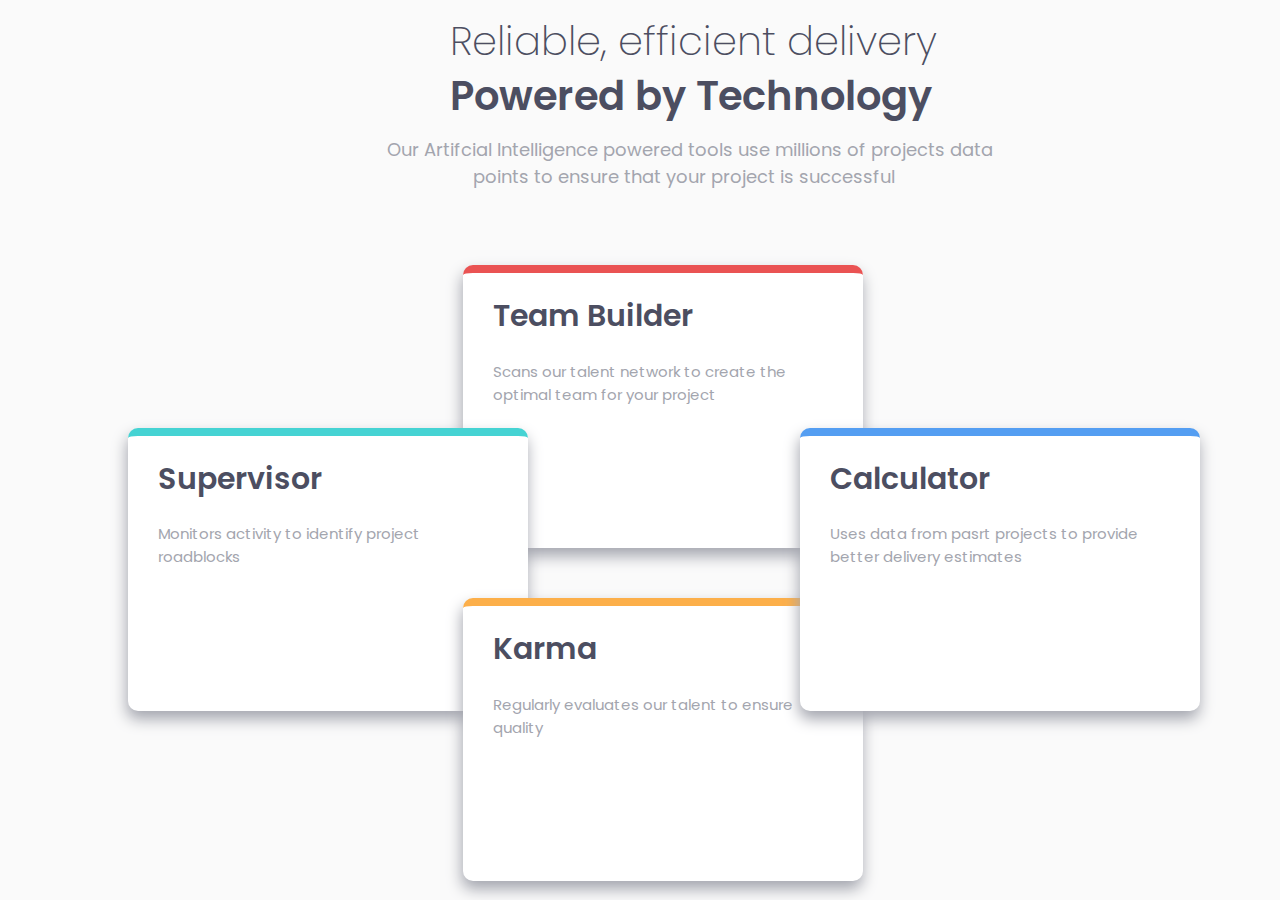
==== index.html @ a55d3579 "Add files via upload" ====
<!DOCTYPE html>
<html>
    <head>

        <link rel="stylesheet" href="style.css">
        <link href="https://fonts.googleapis.com/css?family=Poppins:200,400,600&display=swap" rel="stylesheet">
    </head>
    <body>
        <div class="main">
            <h1 style="font-weight: 200;">Reliable, efficient delivery</h1>
            <h1 style="font-weight: 600;">Powered by Technology</h1>
            <p>Our Artifcial Intelligence powered tools use millions of projects data <br> &emsp;&emsp;&emsp;&emsp;&ensp; points to ensure that your project is successful</p>
        </div>

        <div class="box red">
            <h1>Team Builder</h1>
            <p>Scans our talent network to create the <br> optimal team for your project</p>
            <img src="../images/icon-team-builder.svg" alt="">
        </div>

        <div class="box cyan">
            <h1>Supervisor</h1>
            <p>Monitors activity to identify project <br> roadblocks</p>
            <img src="../images/icon-supervisor.svg" alt="">
        </div>

        <div class="box yellow">
            <h1>Karma</h1>
            <p>Regularly evaluates our talent to ensure <br> quality</p>
            <img src="../images/icon-karma.svg" alt="">
        </div>

        <div class="box blue">
            <h1>Calculator</h1>
            <p>Uses data from pasrt projects to provide <br> better delivery estimates</p>
            <img src="../images/icon-calculator.svg" alt="">
        </div>
    </body>
</html>
---- style.css ----
body{
    font-family: 'Poppins', sans-serif;
    font-size: 15px;
    background-color: hsl(0, 0%, 98%);
}

.main{
    color:  hsl(234, 12%, 34%);
}

.main h1{
    position: relative;
    left: 35%;
    font-size: 40px;
    line-height: 70%;
    width: fit-content;
}

.main p{
    margin-top: 10px;
    position: relative;
    left: 30%;
    width: fit-content;
    color: hsl(229, 6%, 66%);
    font-size: 18px;
}

.box{
    position: relative;
    background-color: white;
    width: 400px;
    height: 275px;
    border-radius: 10px;
    box-shadow: -1px 8px 15px hsl(229, 6%, 66%);
}

.box h1{
    font-weight: 600;
    color: hsl(234, 12%, 34%);
    margin-left: 30px;
}

.box p{
    font-weight: 400;
    color: hsl(229, 6%, 66%);
    margin-left: 30px;
}

.box img{
    position: relative;
    left: 70%;
    top: 30px;
}

.box.red{
    border-top: 8px solid hsl(0, 78%, 62%);
    left: 36%;
    margin-top: 75px;
}

.box.cyan{
    position: absolute;
    border-top: 8px solid hsl(180, 62%, 55%);
    top: 47.5%;
    left: 10%;
}

.box.yellow{
    border-top: 8px solid hsl(34, 97%, 64%);
    left: 36%;
    margin-top: 50px;
}

.box.blue{
    position: absolute;
    border-top: 8px solid hsl(212, 86%, 64%);
    top: 47.5%;
    left: 62.5%;
}
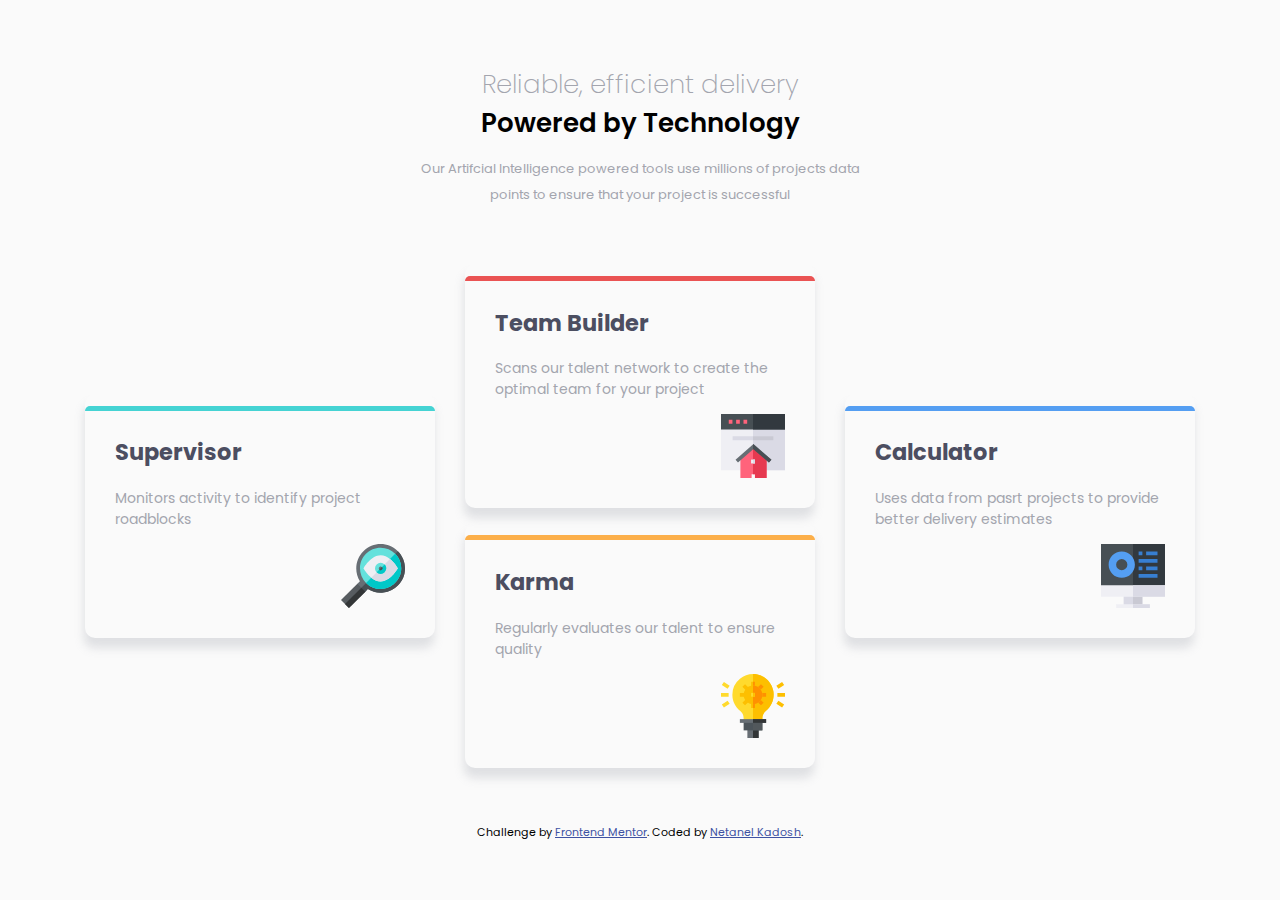
==== commit bdd6686b: "Add files via upload" ====
--- a/index.html
+++ b/index.html
@@ -1,39 +1,52 @@
 <!DOCTYPE html>
 <html>
     <head>
+        <title>Four card feature</title>
+        <meta name="viewport" content="width=device-width, initial-scale=1.0">
 
         <link rel="stylesheet" href="style.css">
         <link href="https://fonts.googleapis.com/css?family=Poppins:200,400,600&display=swap" rel="stylesheet">
     </head>
     <body>
+        
         <div class="main">
             <h1 style="font-weight: 200;">Reliable, efficient delivery</h1>
             <h1 style="font-weight: 600;">Powered by Technology</h1>
-            <p>Our Artifcial Intelligence powered tools use millions of projects data <br> &emsp;&emsp;&emsp;&emsp;&ensp; points to ensure that your project is successful</p>
+            <p>Our Artifcial Intelligence powered tools use millions of projects data points to ensure that your project is successful</p>
+        </div>
+        <div class="container">
+            <div class="box cyan">
+                <h2>Supervisor</h2>
+                <p>Monitors activity to identify project roadblocks</p>
+                <img src="images/icon-supervisor.svg" alt="">
+            </div>
+            <div class="middle">
+                
+                <div class="box red">
+                    <h2>Team Builder</h2>
+                    <p>Scans our talent network to create the optimal team for your project</p>
+                    <img src="images/icon-team-builder.svg" alt="">
+                </div>
+        
+                <div class="box yellow">
+                    <h2>Karma</h2>
+                    <p>Regularly evaluates our talent to ensure quality</p>
+                    <img src="images/icon-karma.svg" alt="">
+                </div>
+            </div>
+    
+            <div class="box blue">
+                <h2>Calculator</h2>
+                <p>Uses data from pasrt projects to provide better delivery estimates</p>
+                <img src="images/icon-calculator.svg" alt="">
+            </div>
         </div>
 
-        <div class="box red">
-            <h1>Team Builder</h1>
-            <p>Scans our talent network to create the <br> optimal team for your project</p>
-            <img src="../images/icon-team-builder.svg" alt="">
-        </div>
-
-        <div class="box cyan">
-            <h1>Supervisor</h1>
-            <p>Monitors activity to identify project <br> roadblocks</p>
-            <img src="../images/icon-supervisor.svg" alt="">
-        </div>
-
-        <div class="box yellow">
-            <h1>Karma</h1>
-            <p>Regularly evaluates our talent to ensure <br> quality</p>
-            <img src="../images/icon-karma.svg" alt="">
-        </div>
-
-        <div class="box blue">
-            <h1>Calculator</h1>
-            <p>Uses data from pasrt projects to provide <br> better delivery estimates</p>
-            <img src="../images/icon-calculator.svg" alt="">
-        </div>
+        <footer>
+            <p class="attribution">
+              Challenge by <a href="https://www.frontendmentor.io?ref=challenge" target="_blank">Frontend Mentor</a>. 
+              Coded by <a href="#">Netanel Kadosh</a>.
+            </p>
+        </footer>
     </body>
 </html>--- a/style.css
+++ b/style.css
@@ -1,16 +1,155 @@
+*{
+    box-sizing: border-box;
+}
+
 body{
     font-family: 'Poppins', sans-serif;
     font-size: 15px;
     background-color: hsl(0, 0%, 98%);
+    margin: 0;
+    padding: 0;
 }
 
 .main{
+    text-align: center;
+    margin: 2em auto;
+    padding: 0 1em;
+
+    font-size: 13px;
+    color: hsl(229, 6%, 66%);
+}
+
+.main h1{
+    margin: 0;
+}
+
+.main h1:last-of-type{
+    color: black;
+}
+
+.main p{
+    line-height: 2em;
+}
+
+.container{
+    display: flex;
+    flex-direction: column;
+    padding: 2em;
+}
+
+.box{
+    border-radius: 10px;
+    box-shadow: -1px 10px 10px hsla(229, 6%, 66%, .3);
+    
+    padding-left: 2em;
+    margin-bottom: 1em;
+}
+
+.box h2{
+    color:hsl(234, 12%, 34%);
+}
+
+.box p{
+    color: hsl(229, 6%, 66%);
+    font-size: 14px;
+}
+
+.box img{
+    float: right;
+    margin: 0 2em 2em 0;
+}
+
+.box.cyan::before{
+    display: inline-block;
+    content: "";
+    position: relative;
+    width: 100%;
+    height: 5px;
+    background-color: hsl(180, 62%, 55%);
+    border-radius: 5px 5px 0 0;
+    padding-right: 2em;
+    margin-left: -2em;
+}
+
+.box.red::before{
+    display: inline-block;
+    content: "";
+    position: relative;
+    width: 100%;
+    height: 5px;
+    background-color: hsl(0, 78%, 62%);
+    border-radius: 5px 5px 0 0;
+    padding-right: 2em;
+    margin-left: -2em;
+}
+
+.box.blue::before{
+    display: inline-block;
+    content: "";
+    position: relative;
+    width: 100%;
+    height: 5px;
+    background-color: hsl(212, 86%, 64%);
+    border-radius: 5px 5px 0 0;
+    padding-right: 2em;
+    margin-left: -2em;
+}
+
+.box.yellow::before{
+    display: inline-block;
+    content: "";
+    position: relative;
+    width: 100%;
+    height: 5px;
+    background-color: hsl(34, 97%, 64%);
+    border-radius: 5px 5px 0 0;
+    padding-right: 2em;
+   margin-left: -2em;
+}
+
+.attribution { font-size: 11px; text-align: center; }
+.attribution a { color: hsl(228, 45%, 44%); }
+
+@media (min-width:750px){
+    .main{
+        /* padding: 2em 27.5%; */
+        /* display: flex;
+        flex-direction: column;
+        justify-content: center;
+        justify-self: center; */
+
+        width: 500px;
+        margin: 5em auto 2em auto;
+    }
+
+    .container{
+        flex-direction: row;
+        align-items: center;
+        justify-content: center;
+    }
+
+    .middle{
+        display: flex;
+        flex-direction: column;
+        padding: 0 2em;
+    }
+
+    .box{
+        max-width: 350px;
+    }
+
+   .box p{
+       padding-right: 2em;
+   }
+}
+
+/* .main{
     color:  hsl(234, 12%, 34%);
 }
 
 .main h1{
     position: relative;
-    left: 35%;
+    left: 582.391px;
     font-size: 40px;
     line-height: 70%;
     width: fit-content;
@@ -19,7 +158,7 @@
 .main p{
     margin-top: 10px;
     position: relative;
-    left: 30%;
+    left: 40%;
     width: fit-content;
     color: hsl(229, 6%, 66%);
     font-size: 18px;
@@ -54,26 +193,25 @@
 
 .box.red{
     border-top: 8px solid hsl(0, 78%, 62%);
-    left: 36%;
+    left: 599.031px;
     margin-top: 75px;
 }
 
 .box.cyan{
     position: absolute;
     border-top: 8px solid hsl(180, 62%, 55%);
-    top: 47.5%;
-    left: 10%;
+    top: 430.813px;
+    left: 168px;
 }
 
 .box.yellow{
     border-top: 8px solid hsl(34, 97%, 64%);
-    left: 36%;
+    left: 599.031px;
     margin-top: 50px;
 }
 
 .box.blue{
-    position: absolute;
     border-top: 8px solid hsl(212, 86%, 64%);
-    top: 47.5%;
-    left: 62.5%;
-}
+    top: 430.813px;
+    left: 1050px;
+} */
